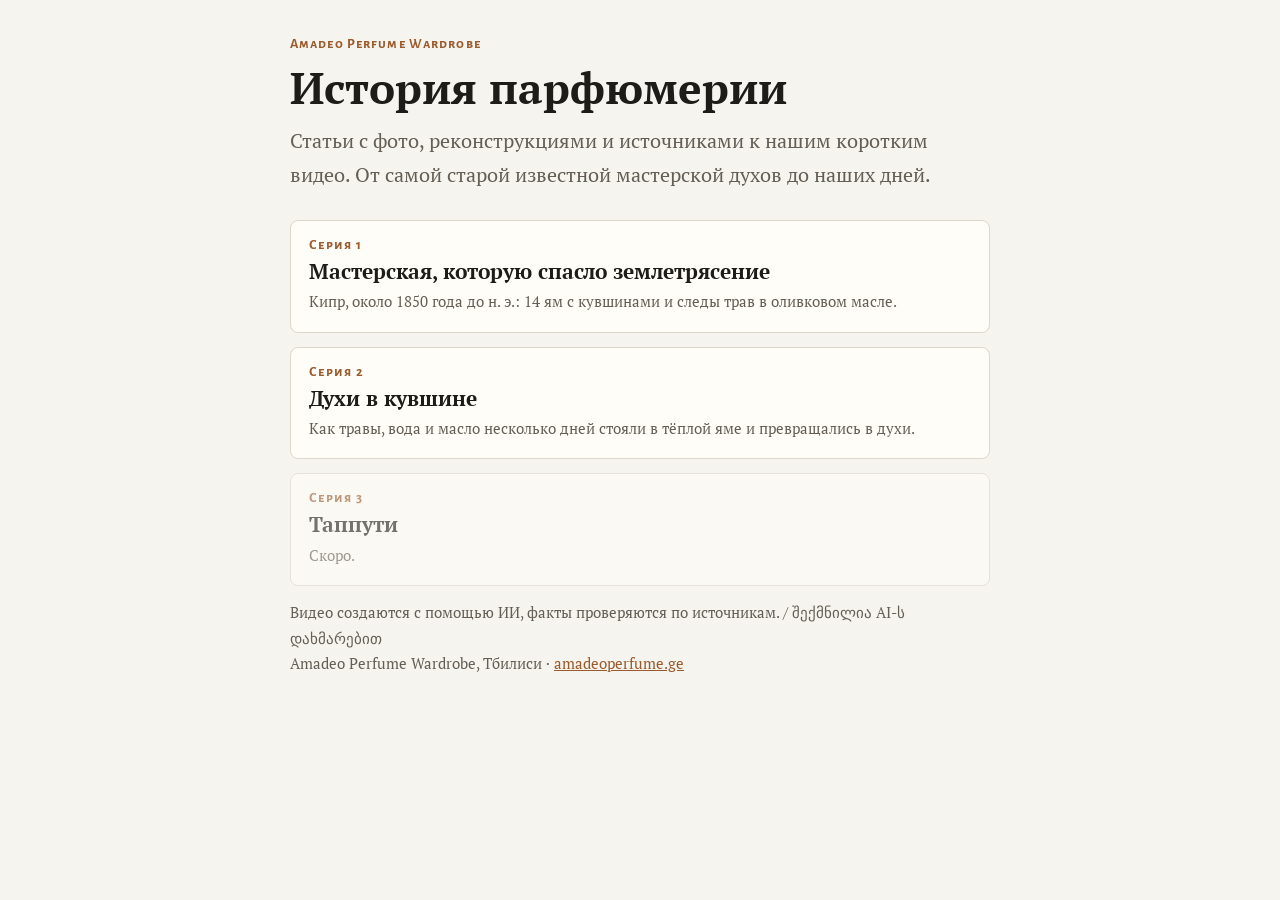
==== index.html @ ed6dd5a7 "History of Perfume articles: episodes 1 and 2 Co-Authored-By: Claude Opus 5.5 <noreply@anthropic.com" ====
<!doctype html>
<html lang="ru">
<head>
<meta charset="utf-8">
<meta name="viewport" content="width=device-width, initial-scale=1, viewport-fit=cover">
<title>История парфюмерии · Amadeo Perfume Wardrobe</title>
<meta name="description" content="Статьи с источниками к видео Amadeo Perfume Wardrobe об истории парфюмерии.">
<link rel="stylesheet" href="https://fonts.googleapis.com/css2?family=PT+Serif:ital,wght@0,400;0,700;1,400&family=Alegreya+Sans+SC:wght@500;700&display=swap">
<link rel="stylesheet" href="style.css">
</head>
<body>
<main>
<div class="kicker">Amadeo Perfume Wardrobe</div>
<h1>История парфюмерии</h1>
<p class="lede">Статьи с фото, реконструкциями и источниками к нашим коротким видео. От самой старой известной мастерской духов до наших дней.</p>

<a class="ep" href="episode-1/"><span class="label">Серия 1</span><b>Мастерская, которую спасло землетрясение</b><span class="d">Кипр, около 1850 года до н. э.: 14 ям с кувшинами и следы трав в оливковом масле.</span></a>
<a class="ep" href="episode-2/"><span class="label">Серия 2</span><b>Духи в кувшине</b><span class="d">Как травы, вода и масло несколько дней стояли в тёплой яме и превращались в духи.</span></a>
<div class="ep" style="opacity:.6"><span class="label">Серия 3</span><b>Таппути</b><span class="d">Скоро.</span></div>

<p class="note">Видео создаются с помощью ИИ, факты проверяются по источникам. / შექმნილია AI-ს დახმარებით<br>Amadeo Perfume Wardrobe, Тбилиси · <a href="https://amadeoperfume.ge">amadeoperfume.ge</a></p>
</main>
</body>
</html>
---- style.css ----
/* Layout: one reading column; figures break slightly wider; copper accent from the site's metal. */
:root{
  --bg:#f6f4ef; --fg:#1d1c18; --muted:#635f55; --copper:#9a5a2b; --line:#dcd7cb; --card:#fffdf8; --olive:#5d6b3a;
  --f-text:"PT Serif",Georgia,"Times New Roman",serif;
  --f-label:"Alegreya Sans SC","Trebuchet MS",system-ui,sans-serif;
}
@media (prefers-color-scheme:dark){:root:not([data-theme="light"]){--bg:#141310;--fg:#ece7dc;--muted:#a59e90;--copper:#d9925c;--line:#2d2a23;--card:#1c1a16;--olive:#a7b57c;color-scheme:dark}}
:root[data-theme="dark"]{--bg:#141310;--fg:#ece7dc;--muted:#a59e90;--copper:#d9925c;--line:#2d2a23;--card:#1c1a16;--olive:#a7b57c;color-scheme:dark}
*{box-sizing:border-box}
body{margin:0;background:var(--bg);color:var(--fg);font:18px/1.7 var(--f-text);
  padding-left:max(16px,env(safe-area-inset-left,0px));padding-right:max(16px,env(safe-area-inset-right,0px))}
main{max-width:700px;margin:0 auto;padding-block:36px 72px}
.kicker,.label{font:600 14px/1.2 var(--f-label);letter-spacing:.08em;color:var(--copper)}
h1{font-size:clamp(30px,6.5vw,44px);line-height:1.12;margin:10px 0 12px;text-wrap:balance}
.lede{color:var(--muted);font-size:20px;margin:0 0 28px}
h2{font-size:24px;line-height:1.25;margin:44px 0 10px;text-wrap:balance}
p{margin:0 0 16px}
figure{margin:24px 0}
figure img{display:block;width:100%;max-width:100%;height:auto;border-radius:6px;background:var(--line)}
figcaption{font-size:14px;line-height:1.5;color:var(--muted);margin-top:8px}
figcaption .label{font-size:12px;margin-right:6px}
.tag-recon{color:var(--olive)}
.pair{display:grid;grid-template-columns:1fr 1fr;gap:12px}
.trio{display:grid;grid-template-columns:repeat(3,1fr);gap:10px}
.pair>*,.trio>*{min-width:0;margin:0}
.facts{display:grid;grid-template-columns:repeat(3,1fr);gap:12px;margin:28px 0;padding:0;list-style:none}
.facts li{border-top:2px solid var(--copper);padding-top:8px;min-width:0}
.facts b{display:block;font-size:26px;line-height:1.1;font-variant-numeric:tabular-nums}
.facts span{font-size:14px;color:var(--muted);line-height:1.35;display:block;margin-top:4px}
.card{background:var(--card);border:1px solid var(--line);border-radius:8px;padding:16px 18px;margin:24px 0}
.card p:last-child{margin:0}
ol,ul{padding-left:22px}
li{margin:0 0 8px}
a{color:var(--copper)}
a:focus-visible{outline:2px solid var(--copper);outline-offset:2px}
.note{color:var(--muted);font-size:15px}
hr{border:0;border-top:1px solid var(--line);margin:44px 0}
@media (max-width:520px){.facts{grid-template-columns:1fr}.trio{grid-template-columns:1fr 1fr 1fr;gap:6px}figcaption{font-size:13px}}

.nav{display:flex;justify-content:space-between;gap:12px;flex-wrap:wrap;margin:36px 0 0;padding-top:16px;border-top:1px solid var(--line);font:600 15px/1.4 var(--f-label);letter-spacing:.04em}
.nav a{text-decoration:none}
.nav .off{color:var(--muted)}
.top{font:600 13px/1.2 var(--f-label);letter-spacing:.08em;margin-bottom:18px}
.top a{text-decoration:none}
.ep{display:block;border:1px solid var(--line);border-radius:8px;padding:16px 18px;margin:14px 0;text-decoration:none;color:var(--fg);background:var(--card)}
.ep .label{display:block;margin-bottom:4px}
.ep b{font-size:21px;line-height:1.3;display:block}
.ep span.d{color:var(--muted);font-size:15px}
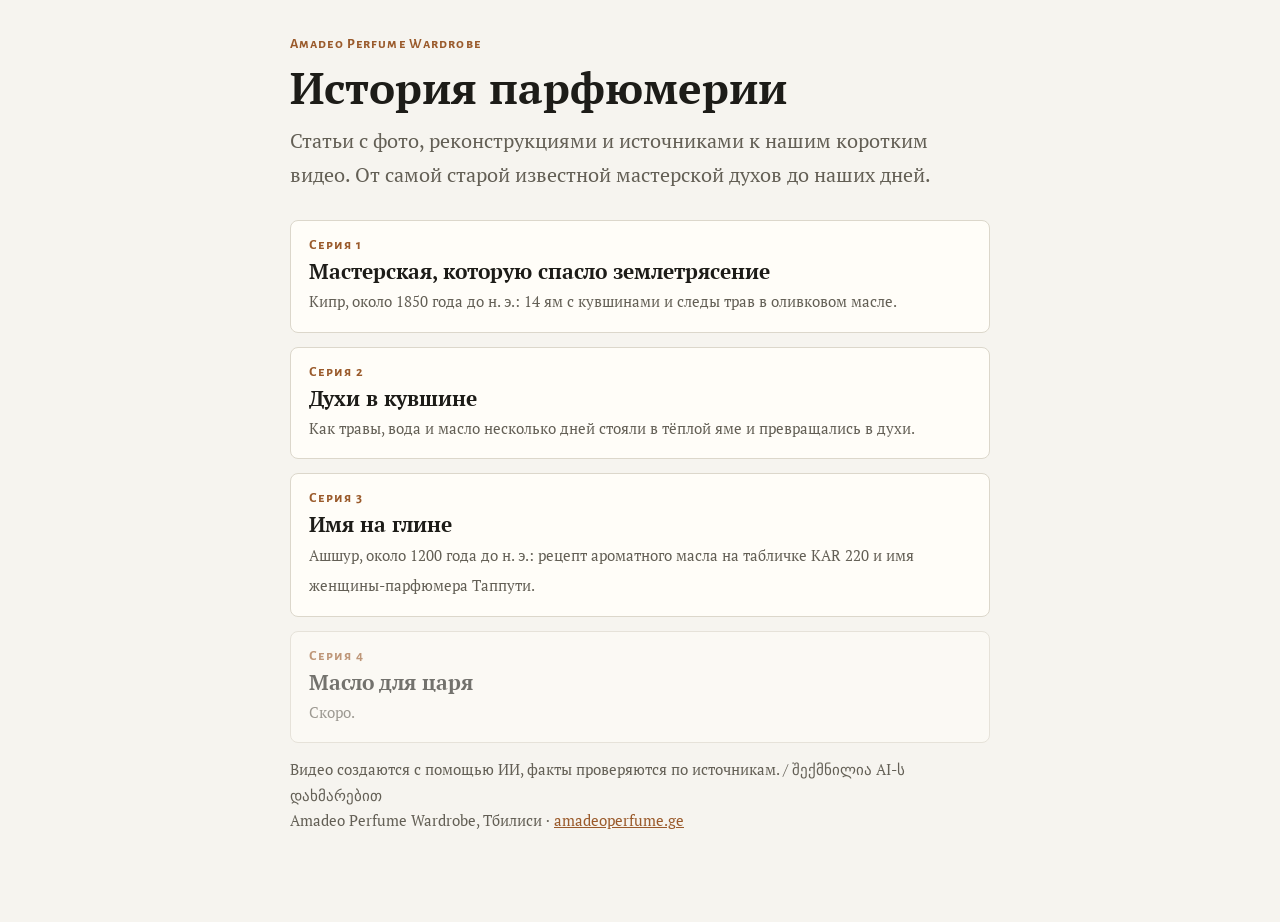
==== commit 5f3c81ad: "Episode 3 article: Имя на глине (Tapputi, KAR 220) Co-Authored-By: Claude Opus 5.5 <noreply@anthropi" ====
--- a/index.html
+++ b/index.html
@@ -16,7 +16,8 @@
 
 <a class="ep" href="episode-1/"><span class="label">Серия 1</span><b>Мастерская, которую спасло землетрясение</b><span class="d">Кипр, около 1850 года до н. э.: 14 ям с кувшинами и следы трав в оливковом масле.</span></a>
 <a class="ep" href="episode-2/"><span class="label">Серия 2</span><b>Духи в кувшине</b><span class="d">Как травы, вода и масло несколько дней стояли в тёплой яме и превращались в духи.</span></a>
-<div class="ep" style="opacity:.6"><span class="label">Серия 3</span><b>Таппути</b><span class="d">Скоро.</span></div>
+<a class="ep" href="episode-3/"><span class="label">Серия 3</span><b>Имя на глине</b><span class="d">Ашшур, около 1200 года до н. э.: рецепт ароматного масла на табличке KAR 220 и имя женщины-парфюмера Таппути.</span></a>
+<div class="ep" style="opacity:.6"><span class="label">Серия 4</span><b>Масло для царя</b><span class="d">Скоро.</span></div>
 
 <p class="note">Видео создаются с помощью ИИ, факты проверяются по источникам. / შექმნილია AI-ს დახმარებით<br>Amadeo Perfume Wardrobe, Тбилиси · <a href="https://amadeoperfume.ge">amadeoperfume.ge</a></p>
 </main>
